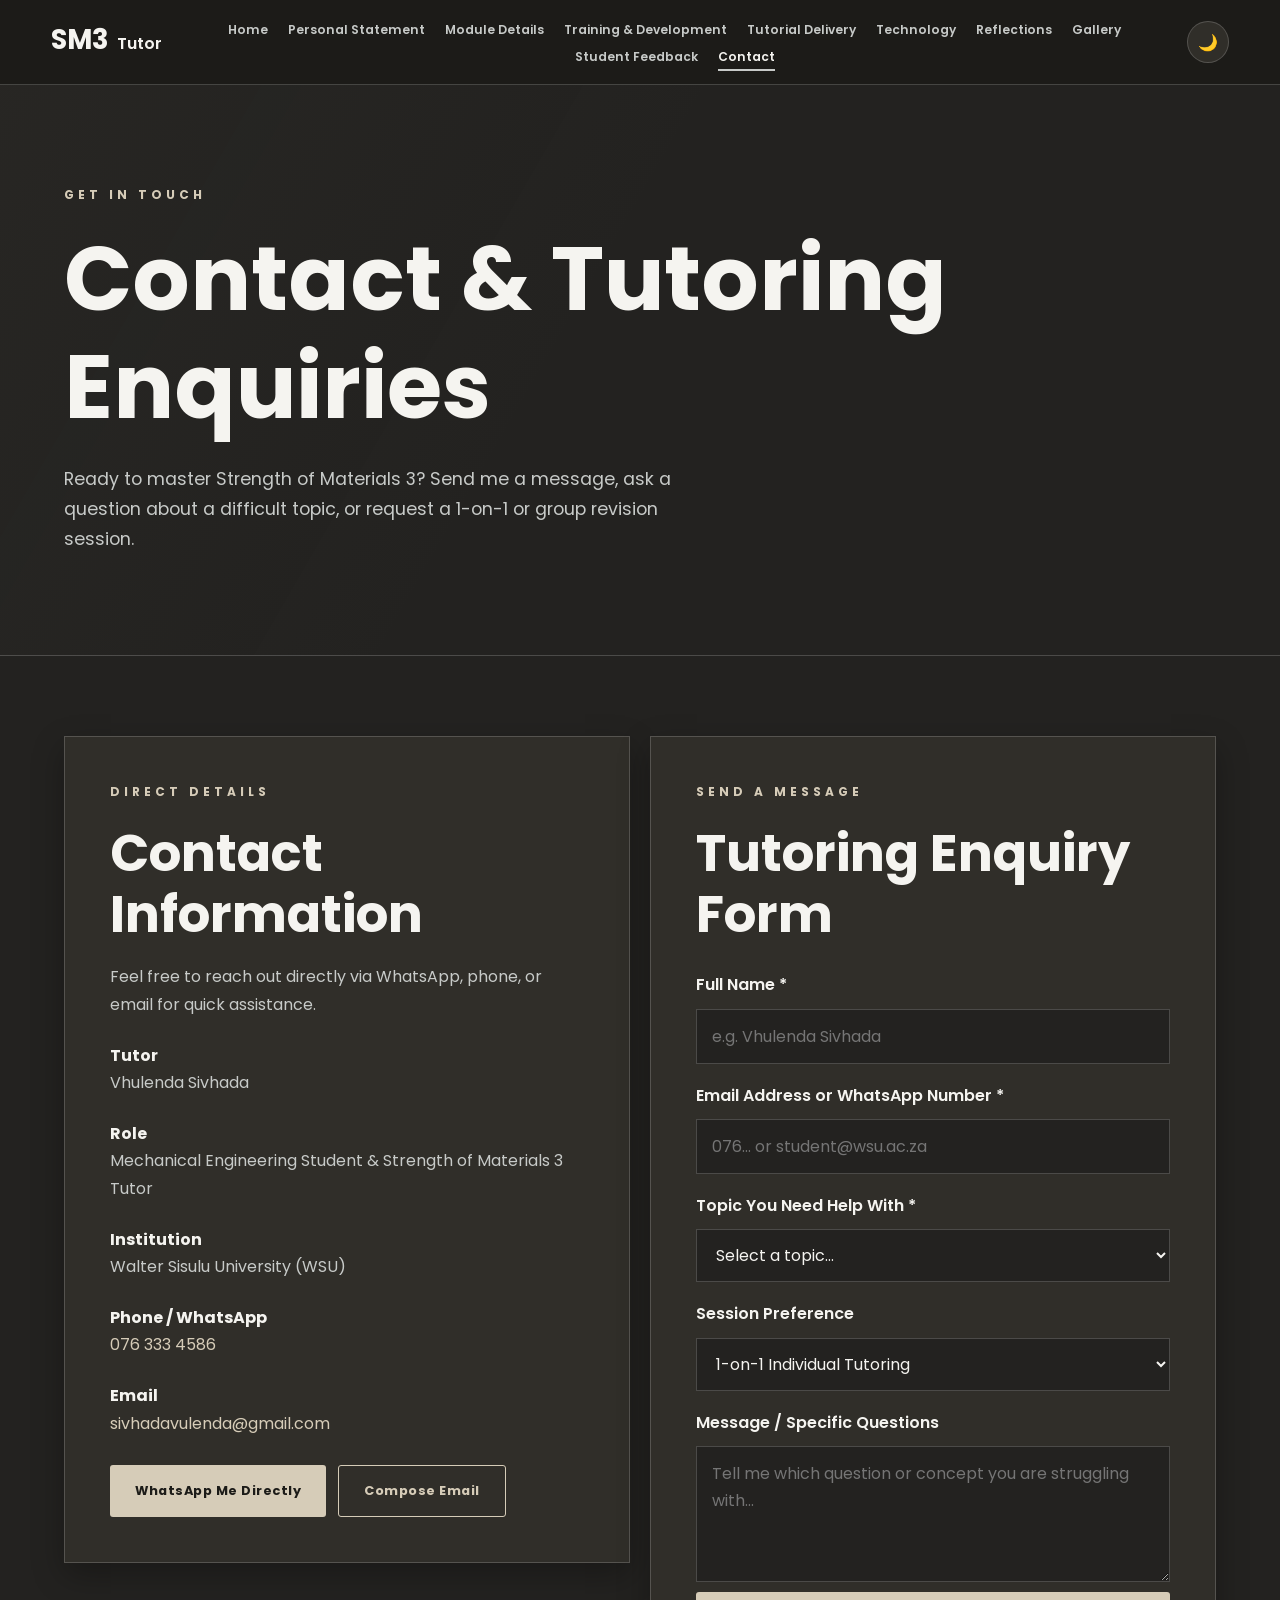
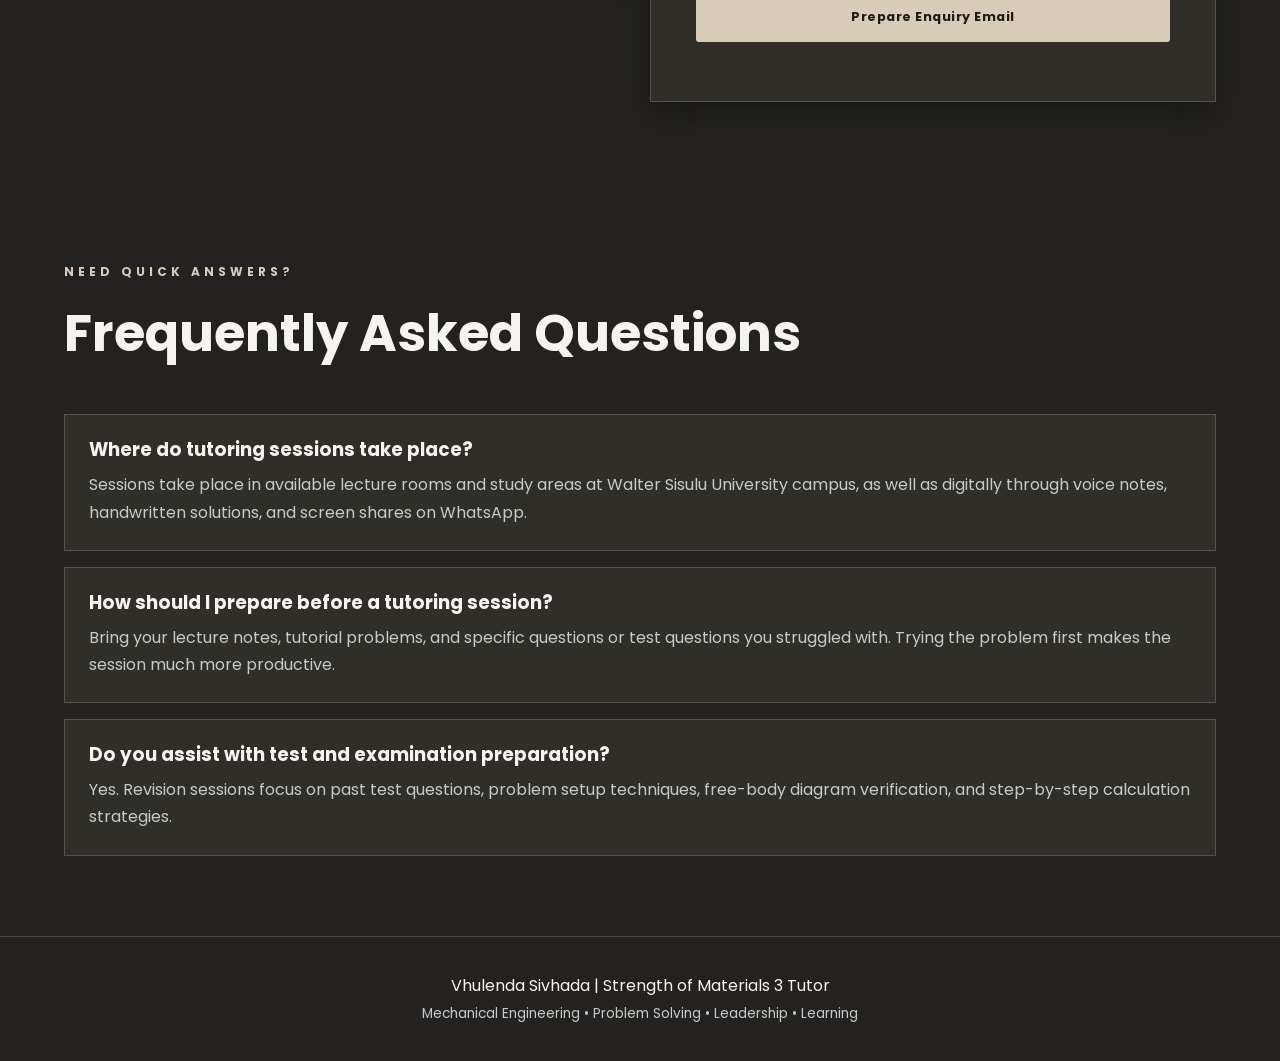
==== contact.html @ ca2ab29e "Add files via upload" ====
<!DOCTYPE html>
<html lang="en">
<head>
    <meta charset="UTF-8">
    <meta name="viewport" content="width=device-width, initial-scale=1.0">
    <title>Contact &amp; Tutoring Enquiries | Strength of Materials 3 Tutor</title>
    <link rel="stylesheet" href="../styles.css">
    <link rel="preconnect" href="https://fonts.googleapis.com">
    <link rel="preconnect" href="https://fonts.gstatic.com" crossorigin>
    <link href="https://fonts.googleapis.com/css2?family=Poppins:wght@400;500;600;700;800&display=swap" rel="stylesheet">
</head>

<body>

<header>
    <nav class="navbar">
        <div class="logo">
            <span>SM3</span> Tutor
        </div>

        <button class="menu-toggle" id="menuToggle" aria-label="Open navigation menu">☰</button>

        <ul class="nav-links" id="navLinks">
            <li><a href="../index.html">Home</a></li>
            <li><a href="../personal.html">Personal Statement</a></li>
            <li><a href="../module.html">Module Details</a></li>
            <li><a href="../training.html">Training &amp; Development</a></li>
            <li><a href="../delivery.html">Tutorial Delivery</a></li>
            <li><a href="../technology.html">Technology</a></li>
            <li><a href="../reflections.html">Reflections</a></li>
            <li><a href="gallery.html">Gallery</a></li>
            <li><a href="feedback.html">Student Feedback</a></li>
            <li><a href="contact.html" class="active">Contact</a></li>
        </ul>

        <button class="theme-btn" id="themeToggle" aria-label="Toggle colour theme">☾</button>
    </nav>
</header>

<main>
    <section class="page-hero">
        <p class="eyebrow">GET IN TOUCH</p>
        <h1>Contact &amp; Tutoring Enquiries</h1>
        <p>
            Ready to master Strength of Materials 3? Send me a message, ask a question about a difficult topic,
            or request a 1-on-1 or group revision session.
        </p>
    </section>

    <section class="section">
        <div class="contact-layout">
            <div class="contact-info">
                <p class="eyebrow">DIRECT DETAILS</p>
                <h2>Contact Information</h2>
                <p>Feel free to reach out directly via WhatsApp, phone, or email for quick assistance.</p>

                <div class="contact-detail">
                    <div>
                        <strong>Tutor</strong>
                        <p>Vhulenda Sivhada</p>
                    </div>
                </div>

                <div class="contact-detail">
                    <div>
                        <strong>Role</strong>
                        <p>Mechanical Engineering Student &amp; Strength of Materials 3 Tutor</p>
                    </div>
                </div>

                <div class="contact-detail">
                    <div>
                        <strong>Institution</strong>
                        <p>Walter Sisulu University (WSU)</p>
                    </div>
                </div>

                <div class="contact-detail">
                    <div>
                        <strong>Phone / WhatsApp</strong>
                        <p><a href="https://wa.me/27763334586" target="_blank" rel="noopener noreferrer">076 333 4586</a></p>
                    </div>
                </div>

                <div class="contact-detail">
                    <div>
                        <strong>Email</strong>
                        <p><a href="mailto:sivhadavulenda@gmail.com">sivhadavulenda@gmail.com</a></p>
                    </div>
                </div>

                <div class="contact-actions">
                    <a href="https://wa.me/27763334586?text=Hello%20Vhulenda%2C%20I%20need%20help%20with%20Strength%20of%20Materials%203"
                       target="_blank" rel="noopener noreferrer" class="btn primary">
                        WhatsApp Me Directly
                    </a>
                    <a href="https://mail.google.com/mail/?view=cm&amp;fs=1&amp;to=sivhadavulenda%40gmail.com&amp;su=Strength%20of%20Materials%203%20Tutoring%20Enquiry"
                       target="_blank" rel="noopener noreferrer" class="btn secondary">
                        Compose Email
                    </a>
                </div>
            </div>

            <div class="contact-form-box">
                <p class="eyebrow">SEND A MESSAGE</p>
                <h2>Tutoring Enquiry Form</h2>

                <form id="contactForm">
                    <label for="name">Full Name *</label>
                    <input type="text" id="name" name="name" placeholder="e.g. Vhulenda Sivhada" required>

                    <label for="email">Email Address or WhatsApp Number *</label>
                    <input type="text" id="email" name="contact" placeholder="076... or student@wsu.ac.za" required>

                    <label for="topicSelect">Topic You Need Help With *</label>
                    <select id="topicSelect" name="topic" required>
                        <option value="" disabled selected>Select a topic...</option>
                        <option value="Stress and Strain / Thermal Stress">01 — Stress &amp; Strain / Thermal Stress</option>
                        <option value="Shear Force and Bending Moment Diagrams">02 — Shear Force &amp; Bending Moment Diagrams</option>
                        <option value="Bending Stress and Section Modulus">03 — Bending Stress &amp; Section Modulus</option>
                        <option value="Beam Deflection (Double Integration)">04 — Beam Deflection (Double Integration)</option>
                        <option value="Torsion in Shafts">05 — Torsion in Shafts</option>
                        <option value="Mohr's Circle and Stress Transformations">06 — Mohr's Circle &amp; Stress Transformations</option>
                        <option value="Combined Loading">07 — Combined Loading (Axial, Bending, Torsion)</option>
                        <option value="Column Buckling (Euler Method)">08 — Column Buckling (Euler Method)</option>
                        <option value="Test or Final Examination Revision">09 — Test or Final Examination Revision</option>
                        <option value="General Question / Other">10 — General Question / Other</option>
                    </select>

                    <label for="sessionType">Session Preference</label>
                    <select id="sessionType" name="session">
                        <option value="1-on-1 Individual Tutoring">1-on-1 Individual Tutoring</option>
                        <option value="Small Group Session">Small Group Session</option>
                        <option value="WhatsApp / Digital Explanation">WhatsApp / Digital Explanation</option>
                    </select>

                    <label for="message">Message / Specific Questions</label>
                    <textarea id="message" name="message" rows="4"
                        placeholder="Tell me which question or concept you are struggling with..."></textarea>

                    <button type="submit" class="btn primary">Prepare Enquiry Email</button>
                </form>

                <p id="formMessage" class="form-message" aria-live="polite"></p>
            </div>
        </div>
    </section>

    <section class="section">
        <div class="section-heading">
            <div>
                <p class="eyebrow">NEED QUICK ANSWERS?</p>
                <h2>Frequently Asked Questions</h2>
            </div>
        </div>

        <div class="faq-list">
            <article class="faq-item">
                <h3>Where do tutoring sessions take place?</h3>
                <p>Sessions take place in available lecture rooms and study areas at Walter Sisulu University campus, as well as digitally through voice notes, handwritten solutions, and screen shares on WhatsApp.</p>
            </article>

            <article class="faq-item">
                <h3>How should I prepare before a tutoring session?</h3>
                <p>Bring your lecture notes, tutorial problems, and specific questions or test questions you struggled with. Trying the problem first makes the session much more productive.</p>
            </article>

            <article class="faq-item">
                <h3>Do you assist with test and examination preparation?</h3>
                <p>Yes. Revision sessions focus on past test questions, problem setup techniques, free-body diagram verification, and step-by-step calculation strategies.</p>
            </article>
        </div>
    </section>
</main>

<footer>
    <p>Vhulenda Sivhada | Strength of Materials 3 Tutor</p>
    <span>Mechanical Engineering • Problem Solving • Leadership • Learning</span>
</footer>

<script src="../script.js"></script>

</body>
</html>
---- styles.css ----
/* =========================================================
   STRENGTH OF MATERIALS 3 TUTOR E-PORTFOLIO
   MAIN STYLE SHEET
   Charcoal, Sand & Taupe Theme
========================================================= */


/* =========================================================
   1. ROOT VARIABLES
========================================================= */

:root {

    --bg-dark-charcoal: #232220;
    --bg-cool-grey: #c7cac8;
    --bg-taupe-olive: #5d584e;
    --bg-cream-sand: #d6ccb8;

    --text-dark: #1c1b18;
    --text-light: #f5f4f0;

    --bg: var(--bg-dark-charcoal);
    --surface: #302e29;
    --surface-2: #454239;

    --text: var(--text-light);
    --muted: var(--bg-cool-grey);

    --accent: var(--bg-cream-sand);
    --accent-light: #e3dacd;
    --green-light: var(--bg-cool-grey);

    --border: rgba(199, 202, 200, 0.24);
    --nav-bg: #1c1b18;
    --nav-text: var(--text-light);
    --shadow: 0 12px 30px rgba(0, 0, 0, 0.28);

    --transition: all 0.3s ease;

}


/* =========================================================
   LIGHT MODE
========================================================= */

body.light-mode {

    --bg: var(--bg-cream-sand);
    --surface: #f5f4f0;
    --surface-2: var(--bg-cool-grey);

    --text: var(--text-dark);
    --muted: var(--bg-taupe-olive);

    --accent: var(--bg-taupe-olive);
    --accent-light: var(--bg-dark-charcoal);

    --green-light: #5d584e;

    --border: rgba(93, 88, 78, 0.3);
    --nav-bg: var(--bg-dark-charcoal);

    --shadow: 0 4px 10px rgba(28, 27, 24, 0.08);

}


/* =========================================================
   2. RESET
========================================================= */

* {
    margin: 0;
    padding: 0;
    box-sizing: border-box;
}


html {
    scroll-behavior: smooth;
}


body {

    font-family: 'Poppins', sans-serif;

    background: var(--bg);

    color: var(--text);

    line-height: 1.7;

    transition: var(--transition);

}


/* =========================================================
   3. GENERAL ELEMENTS
========================================================= */

a {
    text-decoration: none;
    color: inherit;
}


p {
    color: var(--muted);
}


img {
    max-width: 100%;
    display: block;
}


button {
    font-family: inherit;
}


h1,
h2,
h3 {

    font-family: 'Poppins', sans-serif;

    line-height: 1.2;

}


h1 {
    font-size: clamp(3rem, 7vw, 6.5rem);
}


h2 {
    font-size: clamp(2rem, 4vw, 3.5rem);
}


h3 {
    font-size: 1.4rem;
}


header {

    position: sticky;

    top: 0;

    z-index: 1000;

}


/* =========================================================
   4. NAVIGATION
========================================================= */

.navbar {

    position: sticky;

    top: 0;

    z-index: 1000;

    background: var(--nav-bg);

    backdrop-filter: blur(15px);

    border-bottom: 1px solid var(--border);

}


body.light-mode .navbar {

    background: var(--nav-bg);

}


.nav-container {

    width: min(1400px, 92%);

    margin: auto;

    min-height: 85px;

    display: flex;

    align-items: center;

    gap: 30px;

}


/* =========================================================
   5. LOGO
========================================================= */

.logo {

    display: flex;

    flex-direction: column;

    justify-content: center;

    min-width: 160px;

    color: var(--text-light);

}


.logo span {

    font-family: 'Poppins', sans-serif;

    font-size: 2rem;

    font-weight: 700;

    color: var(--text-light);

    line-height: 1;

}


.logo small {

    margin-top: 5px;

    font-size: 0.55rem;

    letter-spacing: 2px;

    color: var(--bg-cool-grey);

}


/* =========================================================
   6. NAVIGATION LINKS
========================================================= */

.nav-links {

    display: flex;

    align-items: center;

    justify-content: flex-end;

    gap: 5px;

    flex: 1;

}


.nav-links a {

    position: relative;

    padding: 8px 10px;

    color: var(--bg-cool-grey);

    font-size: 0.76rem;

    font-weight: 600;

    transition: var(--transition);

}


.nav-links a:hover {

    color: var(--text-light);

}


.nav-links a::after {

    content: "";

    position: absolute;

    left: 10px;

    right: 10px;

    bottom: 2px;

    height: 2px;

    background: var(--bg-cool-grey);

    transform: scaleX(0);

    transform-origin: center;

    transition: transform 0.3s ease;

}


.nav-links a:hover::after,
.nav-links a.active::after {

    transform: scaleX(1);

}


.nav-links a.active {

    color: var(--text-light);

}


/* =========================================================
   7. THEME BUTTON
========================================================= */

.theme-toggle {

    width: 42px;

    height: 42px;

    border-radius: 50%;

    border: 1px solid var(--border);

    background: var(--surface);

    color: var(--accent);

    cursor: pointer;

    font-size: 1rem;

    transition: var(--transition);

}


.theme-toggle:hover {

    background: var(--accent);

    color: var(--text-dark);

    transform: rotate(15deg);

}


/* =========================================================
   8. MOBILE MENU BUTTON
========================================================= */

.menu-toggle {

    display: none;

    border: none;

    background: transparent;

    color: var(--text);

    font-size: 1.7rem;

    cursor: pointer;

}


/* =========================================================
   9. HERO SECTION
========================================================= */

.hero {

    width: min(1400px, 92%);

    margin: auto;

    min-height: calc(100vh - 85px);

    display: grid;

    grid-template-columns: 1.2fr 0.8fr;

    align-items: center;

    gap: 80px;

    padding: 80px 0;

}


.hero-content {

    max-width: 800px;

}


.eyebrow {

    color: var(--accent);

    font-size: 0.75rem;

    font-weight: 700;

    letter-spacing: 4px;

    text-transform: uppercase;

    margin-bottom: 20px;

}


.hero h1 {

    margin-bottom: 25px;

}


.hero h1 span,
.page-hero h1 span {

    color: var(--accent);

}


.hero-subtitle {

    font-family: 'Poppins', sans-serif;

    color: var(--text);

    font-size: clamp(1.2rem, 2vw, 1.6rem);

    margin-bottom: 20px;

}


.hero-description {

    max-width: 650px;

    margin-bottom: 35px;

}


/* =========================================================
   10. HERO BUTTONS
========================================================= */

.hero-buttons {

    display: flex;

    flex-wrap: wrap;

    gap: 15px;

}


/* =========================================================
   11. BUTTONS
========================================================= */

.btn {

    display: inline-flex;

    align-items: center;

    justify-content: center;

    padding: 14px 25px;

    min-height: 50px;

    border-radius: 3px;

    font-size: 0.8rem;

    font-weight: 700;

    letter-spacing: 0.5px;

    transition: var(--transition);

}


.btn-primary {

    background: var(--accent);

    color: var(--text-dark);

}


.btn-primary:hover {

    background: var(--accent-light);

    transform: translateY(-3px);

    box-shadow: 0 4px 10px rgba(93, 88, 78, 0.18);

}


.btn-secondary {

    border: 1px solid var(--border);

    color: var(--text);

    background: transparent;

}


.btn-secondary:hover {

    border-color: var(--accent);

    color: var(--accent);

    transform: translateY(-3px);

}


/* =========================================================
   12. HERO ENGINEERING CARD
========================================================= */

.hero-card {

    min-height: 430px;

    position: relative;

    display: flex;

    flex-direction: column;

    justify-content: space-between;

    padding: 35px;

    border: 1px solid var(--border);

    background:

        linear-gradient(
            145deg,
            rgba(93, 88, 78, 0.08),
            transparent 45%
        ),

        var(--surface);

    box-shadow: var(--shadow);

}


.hero-card::before {

    content: "";

    position: absolute;

    inset: 15px;

    border: 1px solid rgba(93, 88, 78, 0.12);

    pointer-events: none;

}


.hero-card-top {

    display: flex;

    justify-content: space-between;

    position: relative;

    z-index: 2;

}


.card-label {

    color: var(--accent);

    font-size: 0.65rem;

    letter-spacing: 2px;

    font-weight: 700;

}


.card-number {

    font-family: 'Poppins', sans-serif;

    color: var(--accent);

    font-size: 2rem;

}


.hero-card-content {

    position: relative;

    z-index: 2;

}


.engineering-symbol {

    font-family: 'Poppins', sans-serif;

    font-size: 7rem;

    line-height: 1;

    color: var(--accent);

    opacity: 0.9;

    margin-bottom: 20px;

}


.hero-card h3 {

    font-size: 2rem;

    margin-bottom: 15px;

}


.hero-card p {

    max-width: 350px;

}


/* =========================================================
   13. STATS SECTION
========================================================= */

.stats-section {

    padding: 30px 0 100px;

    width: min(1400px, 92%);

    margin: auto;

}


.stats-grid {

    display: grid;

    grid-template-columns: repeat(4, 1fr);

    border-top: 1px solid var(--border);

    border-bottom: 1px solid var(--border);

}


.stat-card {

    padding: 35px 25px;

    border-right: 1px solid var(--border);

}


.stat-card:last-child {

    border-right: none;

}


.stat-number {

    color: var(--accent);

    font-family: 'Poppins', sans-serif;

    font-size: 2rem;

}


.stat-card h3 {

    margin: 10px 0;

    font-size: 1.2rem;

}


/* =========================================================
   14. CONTENT SECTIONS
========================================================= */

.content-section {

    width: min(1200px, 90%);

    margin: auto;

    padding: 100px 0;

}


.section-heading {

    margin-bottom: 50px;

    max-width: 800px;

}


.section-heading h2 {

    margin-bottom: 20px;

}


.centered {

    text-align: center;

    margin-left: auto;

    margin-right: auto;

}


/* =========================================================
   15. TWO COLUMN LAYOUT
========================================================= */

.two-column {

    display: grid;

    grid-template-columns: 1fr 1fr;

    gap: 70px;

    align-items: center;

}


.personal-intro {

    display: grid;

    grid-template-columns: minmax(0, 0.85fr) minmax(0, 1.15fr);

    align-items: center;

    gap: 50px;

}


.personal-image {

    min-height: 480px;

    position: relative;

    overflow: hidden;

    border: 1px solid var(--border);

    background: var(--surface);

}


.personal-image img {

    width: 100%;

    height: 100%;

    min-height: 480px;

    object-fit: cover;

}


.image-caption {

    position: absolute;

    right: 0;

    bottom: 0;

    left: 0;

    display: flex;

    flex-direction: column;

    gap: 8px;

    padding: 35px 25px 25px;

    background: linear-gradient(transparent, rgba(35, 34, 32, 0.92));

}


.image-caption span {

    color: var(--accent-light);

    font-size: 0.7rem;

    font-weight: 700;

    letter-spacing: 2px;

}


.image-caption strong {

    color: var(--text-light);

    font-family: 'Poppins', sans-serif;

    font-size: 1.7rem;

}


.personal-text > p {

    margin-bottom: 20px;

}


.personal-text .highlight-box {

    margin-top: 30px;

}


.two-column > div:first-child p {

    margin-bottom: 20px;

}


/* =========================================================
   16. HIGHLIGHT BOX
========================================================= */

.highlight-box {

    padding: 45px;

    border: 1px solid var(--border);

    background: var(--surface);

    position: relative;

    box-shadow: var(--shadow);

}


.quote-mark {

    display: block;

    font-family: 'Poppins', sans-serif;

    color: var(--accent);

    font-size: 5rem;

    line-height: 0.8;

    margin-bottom: 20px;

}


.highlight-box p {

    font-family: 'Poppins', sans-serif;

    font-size: 1.3rem;

    color: var(--text);

}


.quote-author {

    display: block;

    margin-top: 25px;

    color: var(--accent);

    font-size: 0.75rem;

    font-weight: 600;

    text-transform: uppercase;

    letter-spacing: 1px;

}


/* =========================================================
   17. DARK SECTION
========================================================= */

.dark-section {

    padding: 110px 5%;

    background: var(--surface);

    border-top: 1px solid var(--border);

    border-bottom: 1px solid var(--border);

}


/* =========================================================
   18. PROCESS GRID
========================================================= */

.process-grid {

    width: min(1200px, 100%);

    margin: 60px auto 0;

    display: grid;

    grid-template-columns: repeat(4, 1fr);

    gap: 20px;

}


.process-card {

    padding: 35px 25px;

    border: 1px solid var(--border);

    background: var(--bg);

    transition: var(--transition);

}


.process-card:hover {

    transform: translateY(-7px);

    border-color: var(--accent);

}


.process-card span {

    color: var(--accent);

    font-family: 'Poppins', sans-serif;

    font-size: 2rem;

}


.process-card h3 {

    margin: 15px 0;

}


/* =========================================================
   19. PAGE HERO
========================================================= */

.page-hero {

    min-height: 55vh;

    display: flex;

    align-items: center;

    padding: 100px 5%;

    border-bottom: 1px solid var(--border);

    background:

        linear-gradient(
            120deg,
            rgba(93, 88, 78, 0.07),
            transparent 45%
        );

}


.page-hero-content {

    width: min(1200px, 100%);

    margin: auto;

}


.page-hero h1 {

    margin-bottom: 25px;

}


.page-hero p:not(.eyebrow) {

    max-width: 650px;

    font-size: 1.1rem;

}


/* =========================================================
   20. FEATURE GRID
========================================================= */

.feature-grid {

    width: min(1200px, 100%);

    margin: auto;

    display: grid;

    grid-template-columns: repeat(3, 1fr);

    gap: 20px;

}


.feature-card {

    padding: 35px;

    background: var(--bg);

    border: 1px solid var(--border);

    transition: var(--transition);

}


.feature-card:hover {

    transform: translateY(-7px);

    border-color: var(--accent);

}


.feature-icon {

    width: 50px;

    height: 50px;

    display: flex;

    align-items: center;

    justify-content: center;

    margin-bottom: 25px;

    border: 1px solid var(--accent);

    color: var(--accent);

    font-family: 'Poppins', sans-serif;

}


.feature-card h3 {

    margin-bottom: 12px;

}


/* =========================================================
   21. REFLECTION LAYOUT
========================================================= */

.reflection-layout {

    display: grid;

    grid-template-columns: 1fr 1fr;

    gap: 70px;

    align-items: center;

}


.large-quote {

    padding: 40px;

    background: var(--surface);

    border-left: 3px solid var(--accent);

}


.large-quote > span {

    font-family: 'Poppins', sans-serif;

    font-size: 5rem;

    color: var(--accent);

    line-height: 0.5;

}


.large-quote p {

    font-family: 'Poppins', sans-serif;

    color: var(--text);

    font-size: 1.4rem;

    margin-top: 25px;

}


.reflection-text p {

    margin-bottom: 20px;

}


/* =========================================================
   22. CTA SECTION
========================================================= */

.cta-section {

    width: min(1200px, 90%);

    margin: 100px auto;

    padding: 60px;

    display: flex;

    align-items: center;

    justify-content: space-between;

    gap: 40px;

    background: var(--surface);

    border: 1px solid var(--border);

}


.cta-section h2 {

    margin-bottom: 15px;

}


.cta-section p:not(.eyebrow) {

    max-width: 700px;

}


/* =========================================================
   23. FOOTER
========================================================= */

.footer {

    padding: 60px 5% 25px;

    background: var(--bg-dark-charcoal);

    border-top: 1px solid var(--border);

    color: var(--text-light);

}


.footer-content {

    width: min(1200px, 100%);

    margin: auto;

    display: flex;

    justify-content: space-between;

    gap: 50px;

    padding-bottom: 40px;

}


.footer h3 {

    color: var(--text-light);

    margin-bottom: 10px;

}


.footer p {

    color: var(--bg-cool-grey);

}

.footer-links {

    display: flex;

    flex-wrap: wrap;

    gap: 20px;

    align-items: flex-start;

}


.footer-links a {

    color: var(--bg-cool-grey);

    font-size: 0.8rem;

    transition: var(--transition);

}


.footer-links a:hover {

    color: var(--text-light);

}


.footer-bottom {

    width: min(1200px, 100%);

    margin: auto;

    padding-top: 25px;

    border-top: 1px solid var(--border);

    text-align: center;

}


.footer-bottom p {

    font-size: 0.75rem;

    color: var(--bg-cool-grey);

}


/* =========================================================
   24. SCROLLBAR
========================================================= */

::-webkit-scrollbar {

    width: 8px;

}


::-webkit-scrollbar-track {

    background: var(--bg);

}


::-webkit-scrollbar-thumb {

    background: var(--accent);

}


::-webkit-scrollbar-thumb:hover {

    background: var(--accent-light);

}


/* =========================================================
   25. TEXT SELECTION
========================================================= */

::selection {

    background: var(--accent);

    color: var(--text-dark);

}


/* =========================================================
   26. RESPONSIVE DESIGN — TABLETS
========================================================= */

@media (max-width: 1100px) {

    .nav-container {

        gap: 15px;

    }


    .nav-links {

        gap: 0;

    }


    .nav-links a {

        font-size: 0.65rem;

        padding: 8px 6px;

    }


    .hero {

        gap: 40px;

    }


    .stats-grid {

        grid-template-columns: repeat(2, 1fr);

    }


    .stat-card:nth-child(2) {

        border-right: none;

    }


    .stat-card:nth-child(-n+2) {

        border-bottom: 1px solid var(--border);

    }


    .process-grid {

        grid-template-columns: repeat(2, 1fr);

    }


    .feature-grid {

        grid-template-columns: repeat(2, 1fr);

    }

}


/* =========================================================
   27. RESPONSIVE DESIGN — MOBILE
========================================================= */

@media (max-width: 850px) {

    .nav-container {

        min-height: 75px;

        position: relative;

    }


    .menu-toggle {

        display: block;

        margin-left: auto;

    }


    .theme-toggle {

        width: 38px;

        height: 38px;

    }


    .nav-links {

        position: absolute;

        top: 75px;

        left: 0;

        width: 100%;

        display: none;

        flex-direction: column;

        align-items: stretch;

        padding: 15px;

        background: var(--nav-bg);

        border: 1px solid var(--border);

        box-shadow: var(--shadow);

    }


    .nav-links.show {

        display: flex;

    }


    .nav-links a {

        padding: 13px 15px;

        font-size: 0.8rem;

    }


    .nav-links a::after {

        display: none;

    }


    .hero {

        grid-template-columns: 1fr;

        padding: 70px 0;

    }


    .hero-card {

        min-height: 350px;

    }


    .two-column {

        grid-template-columns: 1fr;

        gap: 40px;

    }


    .personal-intro {

        grid-template-columns: 1fr;

        gap: 35px;

    }


    .personal-image,
    .personal-image img {

        min-height: 380px;

    }


    .reflection-layout {

        grid-template-columns: 1fr;

        gap: 40px;

    }


    .cta-section {

        flex-direction: column;

        align-items: flex-start;

    }


    .footer-content {

        flex-direction: column;

    }

}


/* =========================================================
   28. RESPONSIVE DESIGN — SMALL PHONES
========================================================= */

@media (max-width: 600px) {

    .logo {

        min-width: auto;

    }


    .logo span {

        font-size: 1.6rem;

    }


    .logo small {

        font-size: 0.45rem;

        letter-spacing: 1.3px;

    }


    .hero {

        width: 90%;

        padding: 60px 0;

    }


    .hero h1 {

        font-size: 3.2rem;

    }


    .hero-subtitle {

        font-size: 1.15rem;

    }


    .hero-card {

        min-height: 320px;

        padding: 25px;

    }


    .engineering-symbol {

        font-size: 5rem;

    }


    .stats-grid {

        grid-template-columns: 1fr;

    }


    .stat-card {

        border-right: none;

        border-bottom: 1px solid var(--border);

    }


    .stat-card:last-child {

        border-bottom: none;

    }


    .content-section {

        padding: 70px 0;

    }


    .dark-section {

        padding: 70px 5%;

    }


    .process-grid {

        grid-template-columns: 1fr;

    }


    .feature-grid {

        grid-template-columns: 1fr;

    }


    .highlight-box {

        padding: 30px;

    }


    .page-hero {

        min-height: 45vh;

        padding: 70px 5%;

    }


    .page-hero h1 {

        font-size: 3.2rem;

    }


    .cta-section {

        padding: 35px 25px;

        margin: 70px auto;

    }


    .footer {

        padding: 45px 5% 20px;

    }

}


/* =========================================================
   29. SIMPLE FADE-IN ANIMATION
========================================================= */

@keyframes fadeUp {

    from {

        opacity: 0;

        transform: translateY(20px);

    }

    to {

        opacity: 1;

        transform: translateY(0);

    }

}


.hero-content,
.hero-card,
.page-hero-content {

    animation: fadeUp 0.8s ease forwards;

}


.content-section,
.dark-section,
.cta-section {

    animation: fadeUp 0.8s ease forwards;

}


/* =========================================================
   JAVASCRIPT ELEMENTS
========================================================= */


/* Scroll reveal */

.scroll-reveal {

    opacity: 0;

    transform: translateY(25px);

    transition:
        opacity 0.6s ease,
        transform 0.6s ease;

}


.scroll-reveal.visible {

    opacity: 1;

    transform: translateY(0);

}


/* =========================================================
   IMAGE ZOOM MODAL
========================================================= */

.image-modal {

    position: fixed;

    inset: 0;

    z-index: 3000;

    display: flex;

    align-items: center;

    justify-content: center;

    padding: 40px;

    background: rgba(0, 0, 0, 0.92);

    opacity: 0;

    visibility: hidden;

    transition: 0.3s ease;

}


.image-modal.show {

    opacity: 1;

    visibility: visible;

}


.image-modal img {

    max-width: 90%;

    max-height: 85vh;

    object-fit: contain;

    border: 2px solid var(--accent);

    box-shadow: 0 20px 60px rgba(0, 0, 0, 0.6);

}


.close-modal {

    position: absolute;

    top: 25px;

    right: 30px;

    width: 45px;

    height: 45px;

    border: 1px solid var(--accent);

    background: var(--surface);

    color: var(--accent);

    font-size: 1.2rem;

    cursor: pointer;

    border-radius: 50%;

}


.close-modal:hover {

    background: var(--accent);

    color: var(--text-dark);

}


/* =========================================================
   BACK TO TOP
========================================================= */

.back-to-top {

    position: fixed;

    right: 25px;

    bottom: 25px;

    z-index: 2000;

    width: 45px;

    height: 45px;

    border: 1px solid var(--accent);

    background: var(--surface);

    color: var(--accent);

    border-radius: 50%;

    font-size: 1.2rem;

    cursor: pointer;

    opacity: 0;

    visibility: hidden;

    transform: translateY(15px);

    transition: 0.3s ease;

}


.back-to-top.show {

    opacity: 1;

    visibility: visible;

    transform: translateY(0);

}


/* =========================================================
   PERSONAL STATEMENT IMAGE
========================================================= */

.personal-intro {

    display: grid;

    grid-template-columns: 0.8fr 1.2fr;

    gap: 70px;

    align-items: center;

}


/* Image container */

.personal-image {

    position: relative;

    min-height: 520px;

    overflow: hidden;

    border: 1px solid var(--border);

    background: var(--surface);

    box-shadow: var(--shadow);

}


/* Actual picture */

.personal-image img {

    width: 100%;

    height: 520px;

    object-fit: cover;

    transition: transform 0.6s ease;

}


/* Slight zoom when hovering */

.personal-image:hover img {

    transform: scale(1.04);

}


/* Dark overlay at bottom */

.image-caption {

    position: absolute;

    left: 0;

    right: 0;

    bottom: 0;

    padding: 30px 25px;

    background: linear-gradient(
        transparent,
        rgba(0, 0, 0, 0.9)
    );

    display: flex;

    flex-direction: column;

    gap: 5px;

}


.image-caption span {

    color: var(--accent);

    font-size: 0.65rem;

    font-weight: 700;

    letter-spacing: 2px;

}


.image-caption strong {

    color: white;

    font-family: 'Poppins', sans-serif;

    font-size: 1.6rem;

}


/* Personal text */

.personal-text p {

    margin-bottom: 20px;

}


/* Keep quote box nicely spaced */

.personal-text .highlight-box {

    margin-top: 30px;

}


/* =========================================================
   PERSONAL IMAGE — MOBILE
========================================================= */

@media (max-width: 850px) {

    .personal-intro {

        grid-template-columns: 1fr;

        gap: 40px;

    }


    .personal-image {

        min-height: 450px;

    }


    .personal-image img {

        height: 450px;

    }

}


@media (max-width: 600px) {

    .personal-image {

        min-height: 380px;

    }


    .personal-image img {

        height: 380px;

    }


    .image-caption {

        padding: 20px;

    }


    .image-caption strong {

        font-size: 1.3rem;

    }

}


/* =========================================================
   SHARED LAYOUTS FOR CONTENT PAGES
========================================================= */

header > .navbar {

    position: static;

    min-height: 85px;

    display: flex;

    align-items: center;

    gap: 18px;

    padding: 12px 4%;

}


header > .navbar .logo {

    flex-direction: row;

    align-items: baseline;

    gap: 8px;

    min-width: max-content;

    white-space: nowrap;

    font-weight: 600;

}


header > .navbar .logo span {

    font-size: 1.7rem;

}


header > .navbar .nav-links {

    flex: 1;

    justify-content: center;

    flex-wrap: wrap;

    gap: 0;

    margin: 0;

    list-style: none;

}


header > .navbar .nav-links li {

    list-style: none;

}


.theme-btn {

    width: 42px;

    height: 42px;

    flex: 0 0 auto;

    border: 1px solid var(--border);

    border-radius: 50%;

    background: var(--surface);

    color: var(--accent);

    cursor: pointer;

    font-size: 1rem;

    transition: var(--transition);

}


.theme-btn:hover {

    background: var(--accent);

    color: var(--text-dark);

    transform: rotate(15deg);

}


.section {

    width: min(1200px, 90%);

    margin: auto;

    padding: 80px 0;

}


.page-hero {

    display: block;

}


.page-hero > * {

    width: min(1200px, 100%);

    margin-right: auto;

    margin-left: auto;

}


.page-hero > p:not(.eyebrow) {

    margin-left: 0;

    margin-right: 0;

}


.section > .section-heading {

    display: flex;

    align-items: baseline;

    gap: 18px;

}


.section-heading > span {

    flex: 0 0 auto;

    color: var(--accent);

    font-family: 'Poppins', sans-serif;

    font-size: 1.2rem;

}


.section > .section-heading h2 {

    margin-bottom: 0;

}


.module-intro-copy,
.learning-outcomes-heading {

    max-width: 800px;

    margin-bottom: 50px;

}


.module-intro-copy h2,
.learning-outcomes-heading h2 {

    margin-bottom: 20px;

}


.module-intro-copy p + p {

    margin-top: 18px;

}


.training-page-title span {

    font: inherit;

    color: var(--accent);

}


.content-box,
.quote-box,
.contact-info,
.contact-form-box {

    padding: clamp(25px, 4vw, 45px);

    border: 1px solid var(--border);

    background: var(--surface);

    box-shadow: var(--shadow);

}


.content-box p + p {

    margin-top: 18px;

}


.content-box.highlight {

    border-left: 3px solid var(--accent);

}


.approach-method-title {

    margin: 10px 0 16px;

    color: var(--accent);

    font-family: 'Poppins', sans-serif;

    font-size: clamp(1.35rem, 2.5vw, 1.8rem);

}


.topic-grid,
.method-grid,
.timeline,
.skill-grid,
.technology-grid,
.benefits-list,
.approach-box,
.reflection-grid,
.gallery-grid,
.evidence-grid,
.feedback-grid,
.contact-layout {

    display: grid;

    gap: 20px;

}


.topic-grid,
.technology-grid,
.reflection-grid,
.gallery-grid,
.evidence-grid,
.feedback-grid {

    grid-template-columns: repeat(3, minmax(0, 1fr));

}


.method-grid,
.skill-grid,
.approach-box {

    grid-template-columns: repeat(2, minmax(0, 1fr));

}


.topic-card,
.method-card,
.timeline-item,
.skill-card,
.tech-card,
.benefit,
.approach-step,
.reflection-card,
.gallery-item,
.evidence-card,
.feedback-card {

    min-width: 0;

    padding: 28px;

    border: 1px solid var(--border);

    background: var(--surface);

    transition: var(--transition);

}


.topic-card:hover,
.method-card:hover,
.skill-card:hover,
.tech-card:hover,
.approach-step:hover,
.reflection-card:hover,
.gallery-item:hover,
.evidence-card:hover,
.feedback-card:hover {

    transform: translateY(-4px);

    border-color: var(--accent);

}


.topic-card > span,
.method-card > strong,
.timeline-number,
.tech-number,
.approach-step > span,
.reflection-card > span,
.gallery-placeholder > span {

    display: inline-block;

    margin-bottom: 14px;

    color: var(--accent);

    font-family: 'Poppins', sans-serif;

    font-size: 1.5rem;

}


.topic-card h3,
.method-card h3,
.tech-card h3,
.approach-step h3,
.reflection-card h2,
.evidence-card h3,
.feedback-card h3 {

    margin-bottom: 10px;

    font-size: 1.35rem;

}


.timeline-item {

    display: grid;

    grid-template-columns: auto 1fr;

    align-items: start;

    gap: 20px;

}


.timeline-item h3 {

    margin-bottom: 8px;

}


.timeline-number {

    margin: 0;

}


.skill-card h3 {

    margin-bottom: 16px;

}


.skill-card .progress {

    height: 8px;

    overflow: hidden;

    background: var(--bg);

}


.skill-card .progress > div {

    height: 100%;

    background: var(--accent);

}


.benefit {

    display: flex;

    align-items: center;

    gap: 16px;

}


.benefit > span,
.stars {

    color: var(--accent);

}


.benefit > span {

    font-size: 1.4rem;

}


.approach-box {

    grid-template-columns: repeat(3, minmax(0, 1fr));

}


.tutorial-steps {

    max-width: 850px;

    margin: 0 auto;

    padding-left: 2.5rem;

    list-style: decimal-leading-zero;

}


.tutorial-steps li {

    padding: 18px 20px;

    border-bottom: 1px solid var(--border);

}


.tutorial-steps li::marker {

    color: var(--accent);

    font-weight: 700;

}


.tutorial-steps h3 {

    margin-bottom: 5px;

    font-size: 1.2rem;

}


.tutorial-steps p {

    margin: 0;

}


.approach-box .arrow {

    display: none;

}


.quote-box {

    display: flex;

    align-items: center;

    gap: 20px;

    border-left: 3px solid var(--accent);

}


.quote-box p {

    color: var(--text);

    font-family: 'Poppins', sans-serif;

    font-size: clamp(1.2rem, 2.5vw, 1.6rem);

}


.quote-subtopic {

    margin-bottom: 10px;

    color: var(--accent);

    font-size: 1.1rem;

}


.quote-mark {

    flex: 0 0 auto;

}


.quote-mark.closing {

    align-self: flex-end;

    margin: 0;

}


.highlight-box .quote-mark.closing {

    width: 100%;

    text-align: right;

}


.gallery-placeholder {

    min-height: 220px;

    display: flex;

    flex-direction: column;

    align-items: flex-start;

    justify-content: flex-end;

    padding: 24px;

    background:
        linear-gradient(145deg, rgba(93, 88, 78, 0.12), transparent 65%),
        var(--bg);

}


.gallery-placeholder h3 {

    margin-bottom: 8px;

}


.feedback-card .stars {

    margin-bottom: 18px;

    letter-spacing: 3px;

}


.feedback-card h3 {

    margin-top: 18px;

    color: var(--accent);

}


.contact-layout {

    grid-template-columns: repeat(2, minmax(0, 1fr));

    align-items: start;

}


.contact-info h2,
.contact-form-box h2 {

    margin-bottom: 18px;

}


.contact-detail {

    display: flex;

    align-items: flex-start;

    gap: 16px;

    margin-top: 24px;

}


.contact-detail > span {

    color: var(--accent);

    font-size: 1.3rem;

}


.contact-detail strong {

    color: var(--text);

}


.contact-detail a {

    overflow-wrap: anywhere;

    color: var(--accent);

}


#contactForm {

    display: grid;

    gap: 10px;

}


#contactForm label {

    margin-top: 8px;

    color: var(--text);

    font-weight: 600;

}


#contactForm input,
#contactForm textarea,
#contactForm select {

    width: 100%;

    padding: 13px 15px;

    border: 1px solid var(--border);

    background: var(--bg);

    color: var(--text);

    font: inherit;

}


#contactForm textarea {

    resize: vertical;

}


#contactForm input:focus,
#contactForm textarea:focus,
#contactForm select:focus {

    outline: 2px solid var(--accent);

    outline-offset: 2px;

}


.btn.primary {

    border: 0;

    background: var(--accent);

    color: var(--text-dark);

    cursor: pointer;

}


.btn.secondary {

    border: 1px solid var(--accent);

    color: var(--accent);

}


.contact-actions {

    display: flex;

    flex-wrap: wrap;

    gap: 12px;

    margin-top: 28px;

}


.faq-list {

    display: grid;

    gap: 16px;

}


.faq-item {

    padding: 24px;

    border: 1px solid var(--border);

    background: var(--surface);

}


.faq-item h3 {

    margin-bottom: 10px;

    font-size: 1.15rem;

}


.form-message {

    margin-top: 14px;

}


footer:not(.footer) {

    padding: 35px 5%;

    border-top: 1px solid var(--border);

    background: var(--bg-dark-charcoal);

    text-align: center;

}


footer:not(.footer) p {

    color: var(--text-light);

}


footer:not(.footer) span {

    color: var(--bg-cool-grey);

    font-size: 0.85rem;

}


@media (max-width: 1100px) {

    header > .navbar .nav-links a {

        padding: 8px 6px;

        font-size: 0.66rem;

    }

}


@media (max-width: 900px) {

    header > .navbar {

        position: static;

        min-height: 75px;

        flex-wrap: wrap;

    }


    header > .navbar .menu-toggle {

        display: block;

        margin-left: auto;

    }


    header > .navbar .theme-btn {

        width: 38px;

        height: 38px;

    }


    header > .navbar .nav-links {

        position: absolute;

        top: 100%;

        left: 0;

        z-index: 1001;

        width: 100%;

        display: none;

        flex-direction: column;

        align-items: stretch;

        padding: 12px;

        border: 1px solid var(--border);

        background: var(--nav-bg);

        box-shadow: var(--shadow);

    }


    header > .navbar .nav-links.show {

        display: flex;

    }


    header > .navbar .nav-links a {

        display: block;

        padding: 12px 14px;

        font-size: 0.8rem;

    }


    .topic-grid,
    .technology-grid,
    .reflection-grid,
    .gallery-grid,
    .evidence-grid,
    .feedback-grid {

        grid-template-columns: repeat(2, minmax(0, 1fr));

    }

}


@media (max-width: 600px) {

    .section {

        padding: 55px 0;

    }


    .page-hero {

        min-height: 0;

        padding: 65px 5%;

    }


    .page-hero h1 {

        font-size: clamp(2.25rem, 10vw, 3.2rem);

        overflow-wrap: anywhere;

    }


    .section > .section-heading {

        align-items: flex-start;

        gap: 12px;

    }


    .section > .section-heading h2 {

        font-size: clamp(1.7rem, 8vw, 2.4rem);

    }


    .topic-grid,
    .method-grid,
    .timeline,
    .skill-grid,
    .technology-grid,
    .benefits-list,
    .approach-box,
    .reflection-grid,
    .gallery-grid,
    .evidence-grid,
    .feedback-grid,
    .contact-layout {

        grid-template-columns: 1fr;

    }


    .topic-card,
    .method-card,
    .timeline-item,
    .skill-card,
    .tech-card,
    .benefit,
    .approach-step,
    .reflection-card,
    .gallery-item,
    .evidence-card,
    .feedback-card {

        padding: 22px;

    }


    .quote-box {

        gap: 10px;

        padding: 22px;

    }


    .quote-box .quote-mark {

        font-size: 3.5rem;

    }

}


.back-to-top:hover {

    background: var(--accent);

    color: var(--text-dark);

}


.about-grid {

    display: grid;

    grid-template-columns: minmax(0, 0.85fr) minmax(0, 1.15fr);

    align-items: center;

    gap: 50px;

}


.about-image {

    min-height: 480px;

    overflow: hidden;

    border: 1px solid var(--border);

    background: var(--surface);

}


.about-image img {

    width: 100%;

    height: 480px;

    object-fit: cover;

}


.about-content h2 {

    margin: 0 0 22px;

}


.about-content > p:not(.eyebrow) {

    margin-bottom: 18px;

}


.about-content strong {

    color: var(--text);

}


.primary-btn {

    padding: 12px 20px;

    border: 1px solid var(--accent);

    background: var(--accent);

    color: var(--text-dark);

    font-weight: 600;

    cursor: pointer;

    transition: var(--transition);

}


.primary-btn:hover {

    background: transparent;

    color: var(--accent);

}


.hidden-info {

    margin-top: 24px;

    padding-left: 20px;

    border-left: 2px solid var(--accent);

}


.hidden-info[hidden] {

    display: none;

}


.hidden-info p + p {

    margin-top: 14px;

}


.table-container {

    overflow-x: auto;

    border: 1px solid var(--border);

    background: var(--surface);

}


.profile-table {

    width: 100%;

    border-collapse: collapse;

    text-align: left;

}


.profile-table th,
.profile-table td {

    padding: 16px 20px;

    border-bottom: 1px solid var(--border);

}


.profile-table th {

    background: var(--surface-2);

    color: var(--accent);

    font-weight: 700;

}


.profile-table tbody tr:last-child td {

    border-bottom: 0;

}


.profile-table td:first-child {

    color: var(--text);

    font-weight: 600;

}


.profile-table a {

    color: var(--accent);

    overflow-wrap: anywhere;

}


.goal-list {

    display: grid;

    gap: 16px;

}


.goal-item {

    display: grid;

    grid-template-columns: 55px minmax(0, 1fr);

    align-items: start;

    gap: 20px;

    padding: 24px;

    border: 1px solid var(--border);

    background: var(--surface);

}


.goal-item > span {

    color: var(--accent);

    font-size: 1.5rem;

    font-weight: 700;

}


.goal-item h3 {

    margin-bottom: 8px;

}


.gallery-card,
.video-card {

    min-width: 0;

    overflow: hidden;

    border: 1px solid var(--border);

    background: var(--surface);

    transition: var(--transition);

}


.gallery-card:hover,
.video-card:hover {

    transform: translateY(-4px);

    border-color: var(--accent);

}


.evidence-image-wrapper,
.video-wrapper {

    position: relative;

    overflow: hidden;

    aspect-ratio: 16 / 10;

    background: var(--bg);

}


.evidence-image-wrapper img,
.video-wrapper video {

    width: 100%;

    height: 100%;

    object-fit: cover;

}


.evidence-placeholder[hidden] {

    display: none;

}


.evidence-placeholder {

    width: 100%;

    height: 100%;

    min-height: 200px;

    display: flex;

    flex-direction: column;

    align-items: center;

    justify-content: center;

    gap: 10px;

    padding: 24px;

    background:
        linear-gradient(145deg, rgba(93, 88, 78, 0.12), transparent 65%),
        var(--bg);

    text-align: center;

}


.evidence-placeholder > span {

    color: var(--accent);

    font-size: 0.85rem;

    font-weight: 700;

    letter-spacing: 0.12em;

}


.evidence-placeholder p {

    max-width: 100%;

    overflow-wrap: anywhere;

}


.evidence-placeholder code {

    color: var(--text);

}


.gallery-info {

    padding: 22px;

}


.gallery-info h3 {

    margin-bottom: 10px;

}


.gallery-info p {

    margin-bottom: 16px;

}


.badge {

    display: inline-block;

    padding: 5px 10px;

    border: 1px solid var(--border);

    color: var(--accent);

    font-size: 0.8rem;

}


.feedback-metrics,
.testimonial-grid {

    display: grid;

    grid-template-columns: repeat(auto-fit, minmax(min(250px, 100%), 1fr));

    gap: 20px;

}


.feedback-metric,
.testimonial {

    min-width: 0;

    padding: 24px;

    border: 1px solid var(--border);

    background: var(--surface);

}


.feedback-metric {

    border-left: 4px solid var(--accent);

}


.feedback-metric h3 {

    margin-bottom: 10px;

    color: var(--accent);

    font-size: 1.2rem;

}


.feedback-metric strong {

    color: var(--text);

}


.testimonial {

    display: flex;

    flex-direction: column;

    justify-content: space-between;

    gap: 18px;

}


.testimonial p {

    color: var(--text);

    font-style: italic;

}


.testimonial small {

    color: var(--accent);

    font-weight: 600;

}


.feedback-image-wrapper {

    display: flex;

    align-items: center;

    justify-content: center;

    min-height: 220px;

    max-height: 360px;

    overflow: hidden;

    background: var(--surface-2);

}


.feedback-image-wrapper img {

    width: 100%;

    max-height: 360px;

    object-fit: contain;

    cursor: zoom-in;

}


.response-gallery {

    margin-top: 32px;

}


.feedback-form-card {

    padding: clamp(18px, 3vw, 30px);

    border: 1px solid var(--border);

    background: var(--surface);

}


.feedback-form-card > p {

    margin-bottom: 18px;

}


.feedback-form-card iframe {

    display: block;

    width: 100%;

    min-height: 600px;

    border: 0;

}


.feedback-actions {

    justify-content: center;

    margin-top: 24px;

}


.video-grid {

    display: grid;

    grid-template-columns: repeat(2, minmax(0, 1fr));

    gap: 24px;

    margin-top: 24px;

}


@media (max-width: 850px) {

    .about-grid {

        grid-template-columns: 1fr;

        gap: 35px;

    }


    .about-image,
    .about-image img {

        min-height: 380px;

        height: 380px;

    }

}


@media (max-width: 600px) {

    .video-grid {

        grid-template-columns: 1fr;

    }


    .profile-table th,
    .profile-table td {

        padding: 13px 15px;

    }


    .goal-item {

        grid-template-columns: 38px minmax(0, 1fr);

        gap: 14px;

        padding: 20px;

    }

}
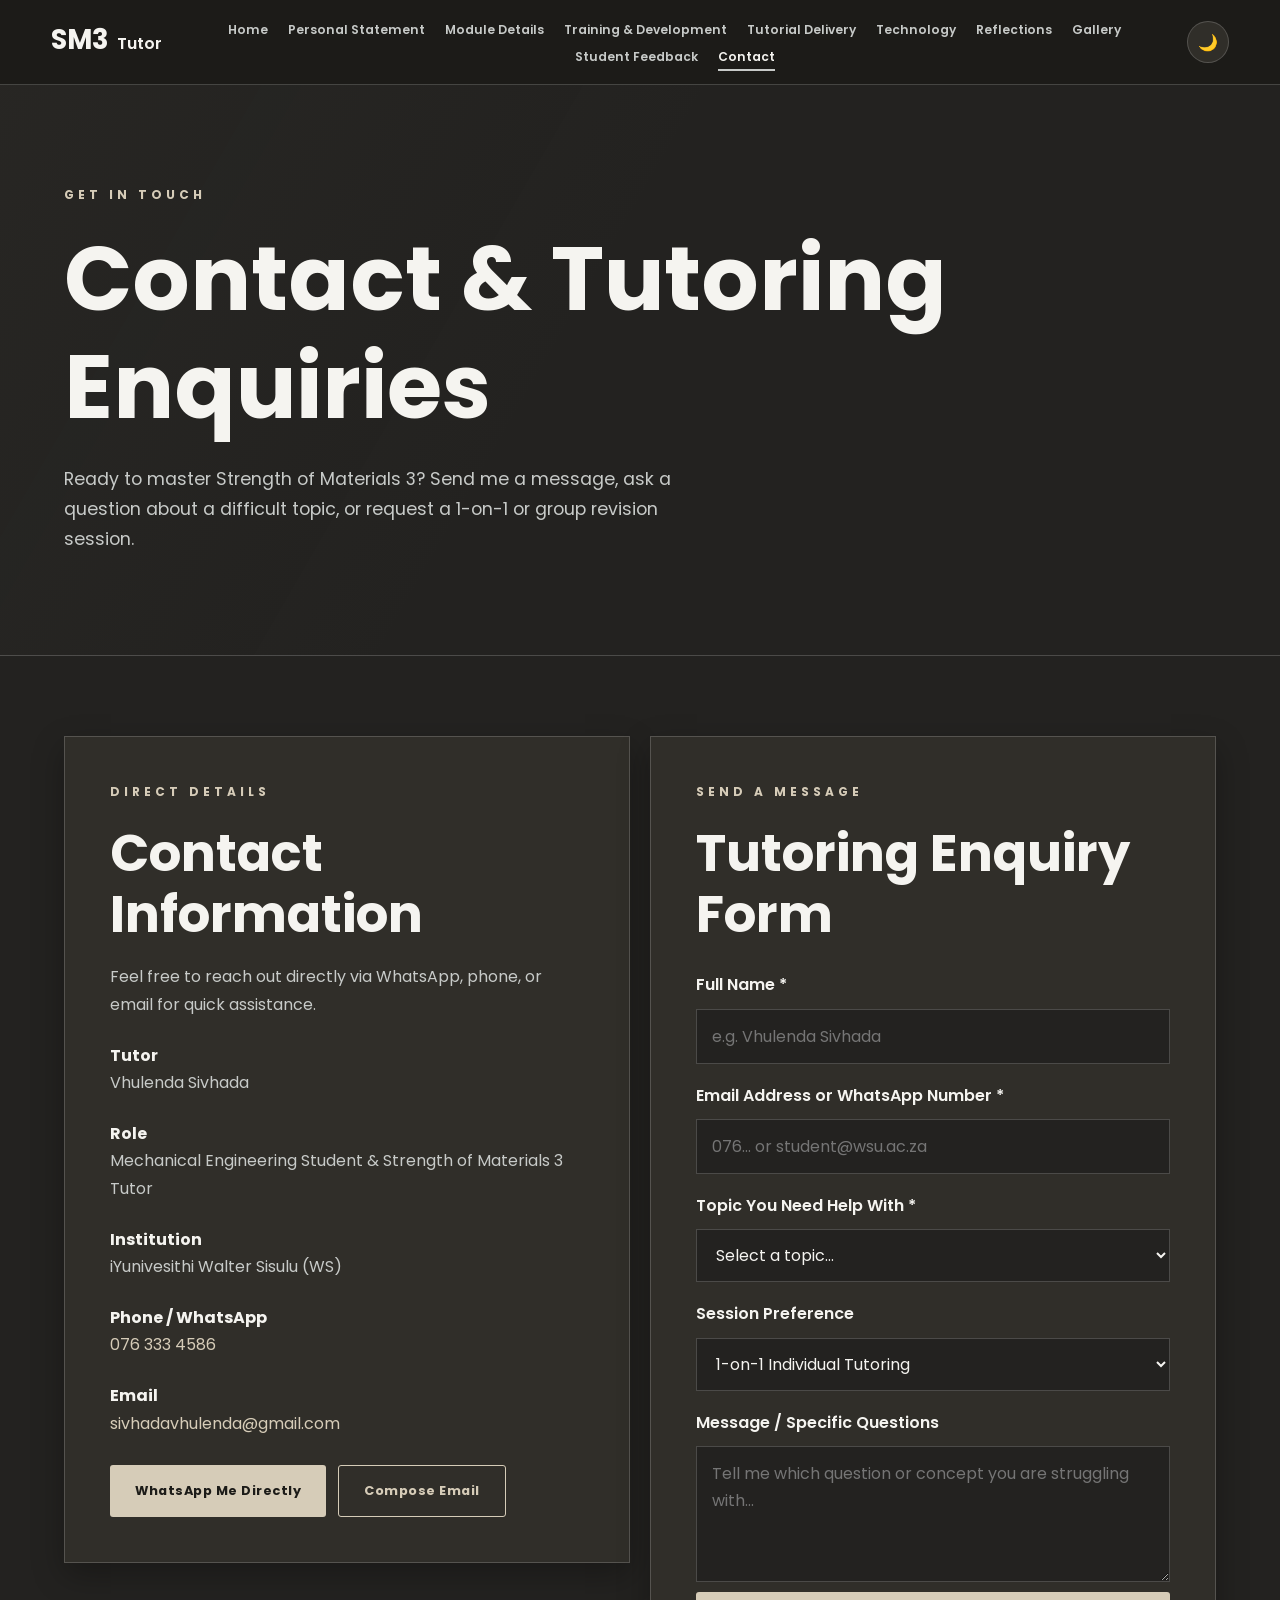
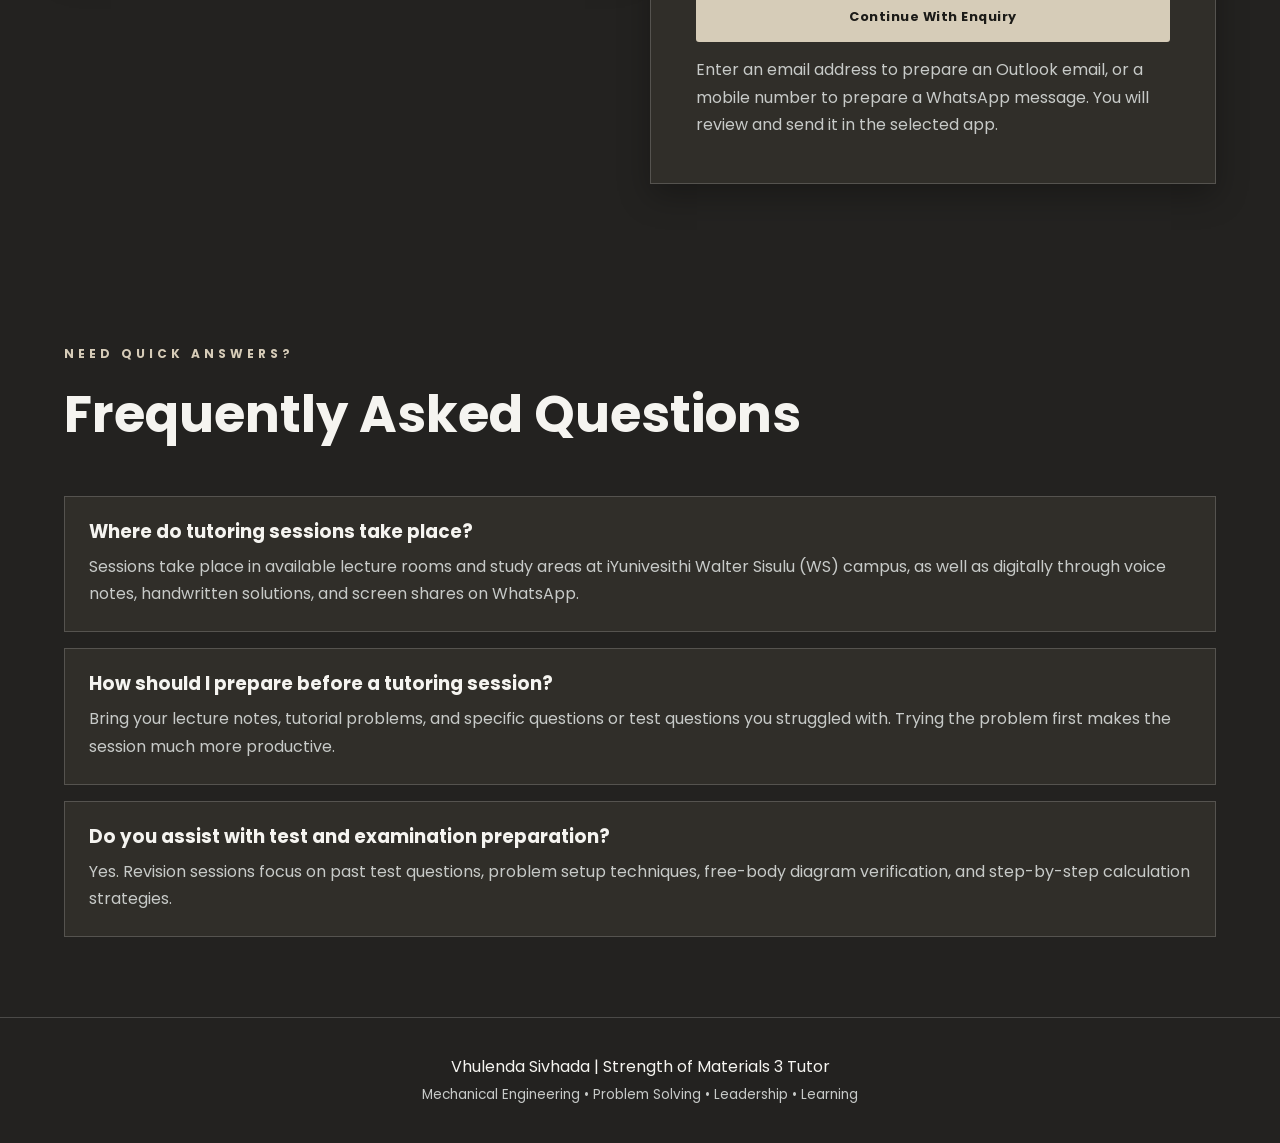
==== commit e89a2ac7: "Add files via upload" ====
--- a/contact.html
+++ b/contact.html
@@ -71,7 +71,7 @@
                 <div class="contact-detail">
                     <div>
                         <strong>Institution</strong>
-                        <p>Walter Sisulu University (WSU)</p>
+                        <p>iYunivesithi Walter Sisulu (WS)</p>
                     </div>
                 </div>
 
@@ -85,7 +85,7 @@
                 <div class="contact-detail">
                     <div>
                         <strong>Email</strong>
-                        <p><a href="mailto:sivhadavulenda@gmail.com">sivhadavulenda@gmail.com</a></p>
+                        <p><a href="mailto:sivhadavhulenda@gmail.com">sivhadavhulenda@gmail.com</a></p>
                     </div>
                 </div>
 
@@ -94,7 +94,7 @@
                        target="_blank" rel="noopener noreferrer" class="btn primary">
                         WhatsApp Me Directly
                     </a>
-                    <a href="https://mail.google.com/mail/?view=cm&amp;fs=1&amp;to=sivhadavulenda%40gmail.com&amp;su=Strength%20of%20Materials%203%20Tutoring%20Enquiry"
+                    <a href="https://mail.google.com/mail/?view=cm&amp;fs=1&amp;to=sivhadavhulenda%40gmail.com&amp;su=Strength%20of%20Materials%203%20Tutoring%20Enquiry"
                        target="_blank" rel="noopener noreferrer" class="btn secondary">
                         Compose Email
                     </a>
@@ -138,10 +138,12 @@
                     <textarea id="message" name="message" rows="4"
                         placeholder="Tell me which question or concept you are struggling with..."></textarea>
 
-                    <button type="submit" class="btn primary">Prepare Enquiry Email</button>
+                    <button type="submit" class="btn primary">Continue  With Enquiry</button>
                 </form>
 
-                <p id="formMessage" class="form-message" aria-live="polite"></p>
+                <p id="formMessage" class="form-message" aria-live="polite">
+                    Enter an email address to prepare an Outlook email, or a mobile number to prepare a WhatsApp message. You will review and send it in the selected app.
+                </p>
             </div>
         </div>
     </section>
@@ -157,7 +159,7 @@
         <div class="faq-list">
             <article class="faq-item">
                 <h3>Where do tutoring sessions take place?</h3>
-                <p>Sessions take place in available lecture rooms and study areas at Walter Sisulu University campus, as well as digitally through voice notes, handwritten solutions, and screen shares on WhatsApp.</p>
+                <p>Sessions take place in available lecture rooms and study areas at iYunivesithi Walter Sisulu (WS) campus, as well as digitally through voice notes, handwritten solutions, and screen shares on WhatsApp.</p>
             </article>
 
             <article class="faq-item">
